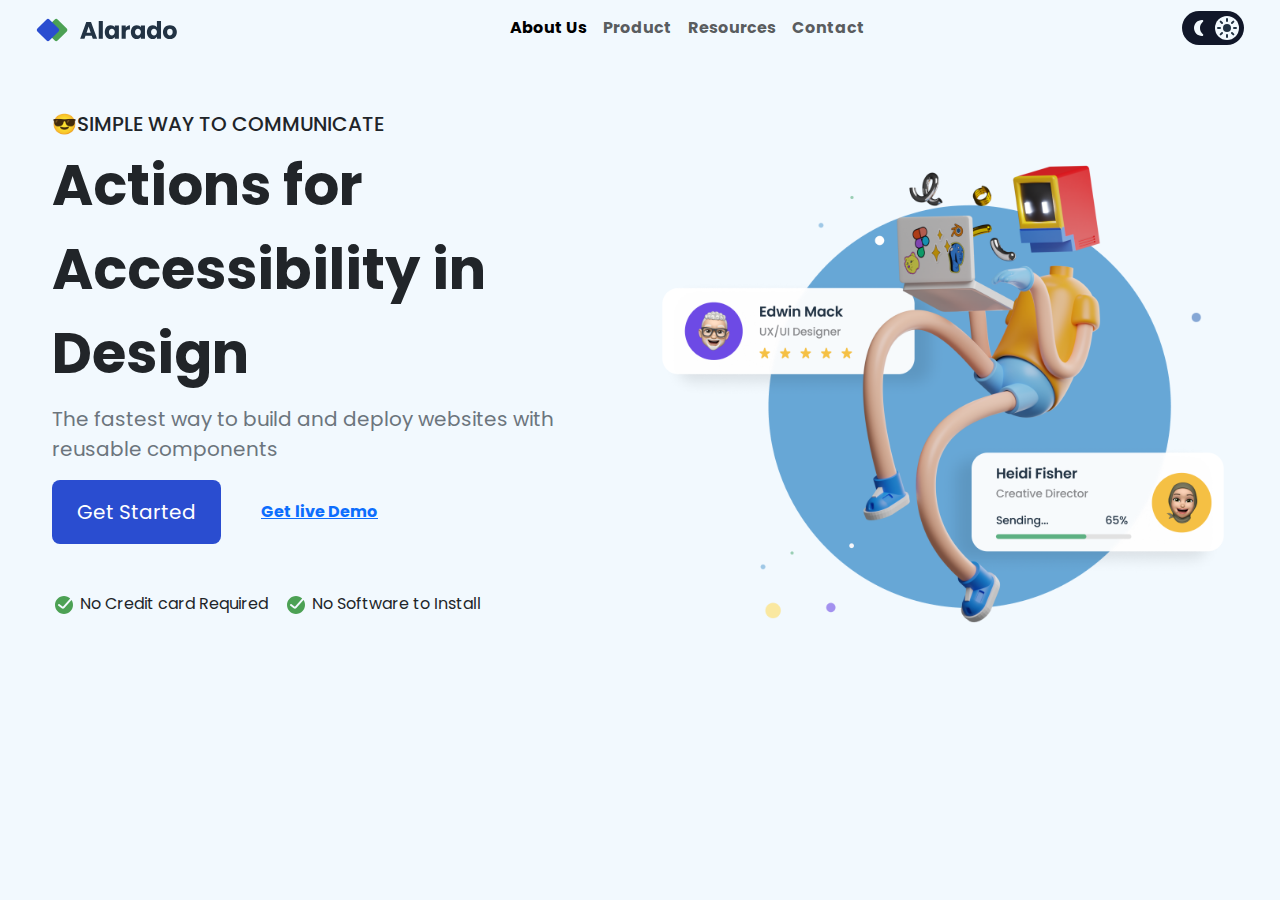
==== Responsive Web Developer/simple-homepage-alarado/index.html @ 625392a9 "Add and complete simple homepage challenge" ====
<!DOCTYPE html>
<html lang="en">

<head>
  <meta charset="UTF-8">
  <meta name="viewport" content="width=device-width, initial-scale=1.0">
  <title>Alarado</title>
  <link href="https://cdn.jsdelivr.net/npm/bootstrap@5.3.3/dist/css/bootstrap.min.css" rel="stylesheet"
    integrity="sha384-QWTKZyjpPEjISv5WaRU9OFeRpok6YctnYmDr5pNlyT2bRjXh0JMhjY6hW+ALEwIH" crossorigin="anonymous">
  <link rel="preconnect" href="https://fonts.googleapis.com">
  <link rel="preconnect" href="https://fonts.gstatic.com" crossorigin>
  <link
    href="https://fonts.googleapis.com/css2?family=Poppins:ital,wght@0,100;0,200;0,300;0,400;0,500;0,600;0,700;0,800;0,900;1,100;1,200;1,300;1,400;1,500;1,600;1,700;1,800;1,900&display=swap"
    rel="stylesheet">
  <link rel="stylesheet" href="./style.css">

</head>

<body>

  <div class="offcanvas w-50 offcanvas-end" tabindex="-1" id="sidebar" aria-labelledby="offcanvasExampleLabel">
    <div class="offcanvas-header">
      <button type="button" class="btn-close" data-bs-dismiss="offcanvas" aria-label="Close"></button>

    </div>
    <div class="offcanvas-body">
      <ul class="sidebar-list">
        <li><a href="#">About Us</a></li>
        <li><a href="#">Produce</a></li>
        <li><a href="#">Resources</a></li>
        <li><a href="#">Contact</a></li>
        <li>
          <div class="toggler-mobile">
            <img class="moonn  " src="./assets/img/Moon_fill_light.svg" alt="">
            <img class="moon d-none " src="./assets/img/Moon_fill.svg" alt="">
            <img class="sun   " src="./assets/img/Sun_fill.svg" alt="">
            <img class="sunn d-none " src="./assets/img/Sun_fill_light.svg" alt="">
          </div>
        </li>
      </ul>
    </div>
  </div>

  <nav class="navbar mx-4 navbar-expand-lg justify-content-between">
    <div class="container-fluid">
      <a class="navbar-brand" href="#">
        <img src="./assets/img/alarado-icon-homepage.svg" alt="">
      </a>
      <button class="btn shadow bg-light d-lg-none" type="button" data-bs-toggle="offcanvas" data-bs-target="#sidebar"
        aria-controls="offcanvasExample">
        <span class="navbar-toggler-icon"></span>
      </button>

      <div class=" collapse fw-bold navbar-collapse " id="navbarSupportedContent">
        <ul class="navbar-nav ms-auto me-auto  mb-2 mb-lg-0">
          <li class="nav-item">
            <a class="nav-link active" aria-current="page" href="#">About Us</a>
          </li>
          <li class="nav-item">
            <a class="nav-link" href="#">Product</a>
          </li>
          <li class="nav-item">
            <a class="nav-link " href="#">Resources</a>
          </li>
          <li class="nav-item">
            <a href="#" class="nav-link">Contact</a>
          </li>
          <li class="nav-item d-lg-none">
            <div class="toggle-switch">
              <label class="switch-label">
                <input type="checkbox" class="checkbox">
                <span class="slider"></span>
              </label>
            </div>
          </li>
        </ul>
      </div>


      <div class="toggler-desktop d-none d-lg-block">
        <img class="moonn  " src="./assets/img/Moon_fill_light.svg" alt="">
        <img class="moon d-none " src="./assets/img/Moon_fill.svg" alt="">
        <img class="sun   " src="./assets/img/Sun_fill.svg" alt="">
        <img class="sunn d-none " src="./assets/img/Sun_fill_light.svg" alt="">
      </div>

    </div>
  </nav>



  <header>
    <div class="row p-4 mx-3 ">
      <div class="col-lg-6 order-lg-1 mt-5">
        <img class="img-fluid" src="./assets/img/hero-image-simple-homepage.png" alt="">
      </div>
      <div class="col-lg-6 d-flex flex-column justify-content-center">

        <h5 class="text-uppercase">
          😎Simple way to communicate
        </h5>
        <h1 class=" fw-bold lh-base">
          Actions for Accessibility in Design
        </h1>
        <p class="text-secondary fs-5 ">
          The fastest way to build and deploy websites with reusable components
        </p>

        <div class="btns d-flex align-items-center gap-4 flex-column flex-md-row">
          <button class="btn btn-lg px-4 py-3">
            Get Started
          </button>
          <a href="#" class="mx-3 fw-bold ">Get live Demo</a>
        </div>

        <div class="d-flex mt-5 flex-column flex-md-row gap-3">
          <div class="credit">
            <img src="./assets/img/Done_ring_round_fill.svg" alt=""> No Credit card Required
          </div>
          <div class="software">
            <img src="./assets/img/Done_ring_round_fill.svg" alt=""> No Software to Install
          </div>
        </div>
      </div>

    </div>
  </header>


  <script src="https://cdn.jsdelivr.net/npm/bootstrap@5.3.3/dist/js/bootstrap.bundle.min.js"
    integrity="sha384-YvpcrYf0tY3lHB60NNkmXc5s9fDVZLESaAA55NDzOxhy9GkcIdslK1eN7N6jIeHz"
    crossorigin="anonymous"></script>
  <script src="./script.js"></script>
</body>

</html>
---- Responsive Web Developer/simple-homepage-alarado/style.css ----
body {
    font-family: Poppins, sans-serif;
    background-color: #F2F9FE;
  }

  h1 {
    font-size: 3.5rem;
  }

  .btn {
    background-color: #2A4DD0;
    color: white;
  }

  .sidebar-list {
    list-style: none;
    display: flex;
    flex-direction: column;
    align-items: center;
  }

  .sidebar-list li a {
    text-decoration: none;
    color: black;
    font-size: 40px;
    font-weight: 500;

  }

  .toggler-desktop,
  .toggler-mobile {
    background-color: #111729;
    border-radius: 20px;
    padding: 5px;
    cursor: pointer;
    user-select: none;
  }


  .sun,
  .moon {
    background-color: #F2F9FE;
    border-radius: 50%;
    user-select: none;
  }
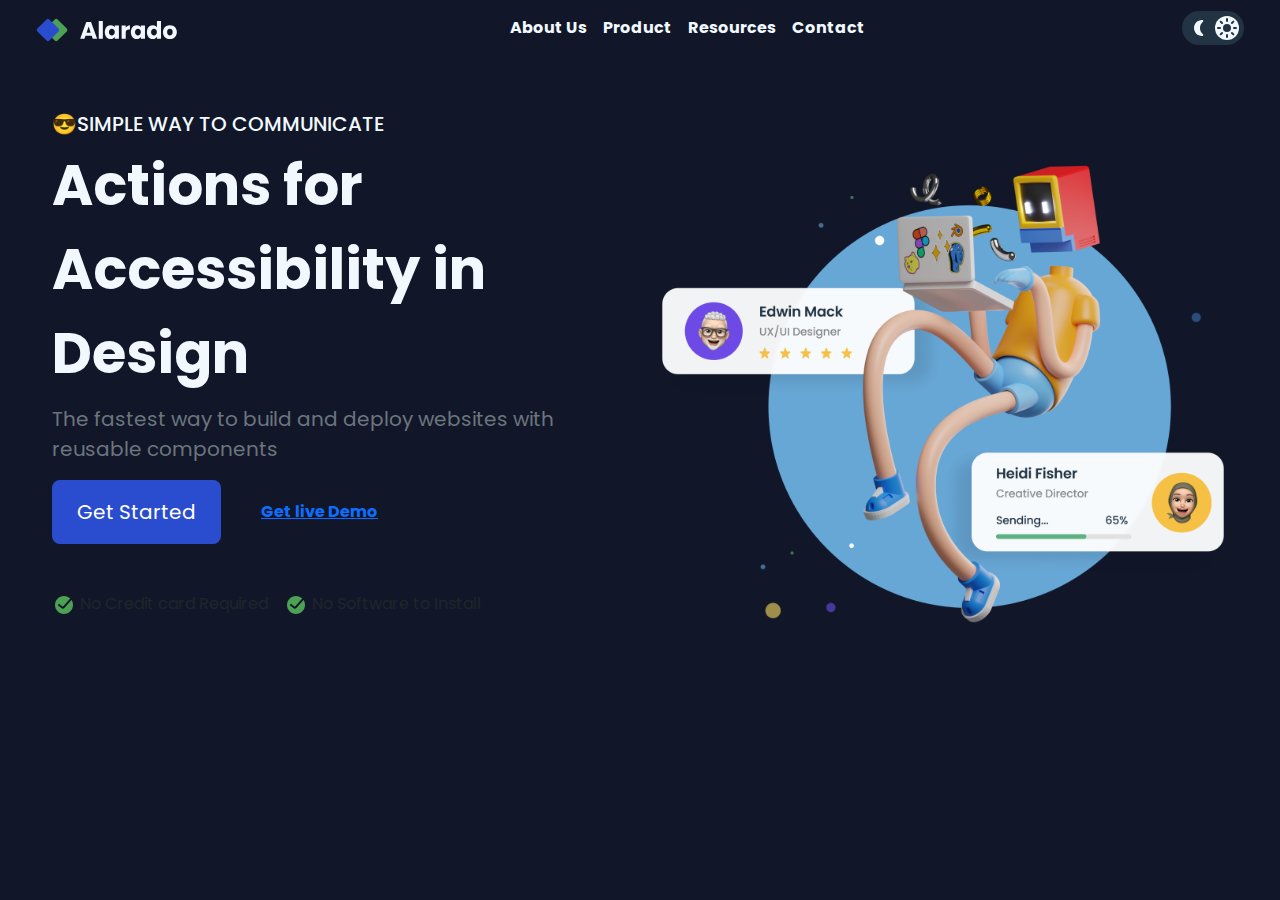
==== commit 4d5cdd3a: "Add the darkmode toggler to the Simple homepage challenge" ====
--- a/Responsive Web Developer/simple-homepage-alarado/index.html
+++ b/Responsive Web Developer/simple-homepage-alarado/index.html
@@ -16,7 +16,7 @@
 
 </head>
 
-<body>
+<body class="dark-mode">
 
   <div class="offcanvas w-50 offcanvas-end" tabindex="-1" id="sidebar" aria-labelledby="offcanvasExampleLabel">
     <div class="offcanvas-header">
@@ -43,8 +43,11 @@
 
   <nav class="navbar mx-4 navbar-expand-lg justify-content-between">
     <div class="container-fluid">
+      <a class="navbar-brand d-none" href="#">
+        <img src="./assets/img/alarado-icon-homepage.svg" alt="">
+      </a>
       <a class="navbar-brand" href="#">
-        <img src="./assets/img/alarado-icon-homepage.svg" alt="">
+        <img src="./assets/img/alarado-icon-homepage-dark.svg" alt="">
       </a>
       <button class="btn shadow bg-light d-lg-none" type="button" data-bs-toggle="offcanvas" data-bs-target="#sidebar"
         aria-controls="offcanvasExample">
@@ -54,7 +57,7 @@
       <div class=" collapse fw-bold navbar-collapse " id="navbarSupportedContent">
         <ul class="navbar-nav ms-auto me-auto  mb-2 mb-lg-0">
           <li class="nav-item">
-            <a class="nav-link active" aria-current="page" href="#">About Us</a>
+            <a class="nav-link" aria-current="page" href="#">About Us</a>
           </li>
           <li class="nav-item">
             <a class="nav-link" href="#">Product</a>
--- a/Responsive Web Developer/simple-homepage-alarado/style.css
+++ b/Responsive Web Developer/simple-homepage-alarado/style.css
@@ -1,10 +1,31 @@
+
+
+:root{
+   --clr-dark: #111729; 
+   --clr-light: #F2F9FE; 
+}
+
+
+
 body {
     font-family: Poppins, sans-serif;
-    background-color: #F2F9FE;
+    background-color: var(--clr-light);
+    transition: .5s;
+  }
+
+
+  .dark-mode{
+    --clr-dark: #F2F9FE; 
+    --clr-light: #111729; 
   }
 
   h1 {
     font-size: 3.5rem;
+    color: var(--clr-dark);
+  }
+
+  h5{
+    color: var(--clr-dark);
   }
 
   .btn {
@@ -21,15 +42,18 @@
 
   .sidebar-list li a {
     text-decoration: none;
-    color: black;
+    color: var(--clr-dark); 
     font-size: 40px;
     font-weight: 500;
+  }
 
+  .nav-link{
+    color: var(--clr-dark);
   }
 
   .toggler-desktop,
   .toggler-mobile {
-    background-color: #111729;
+    background-color: #223344;;
     border-radius: 20px;
     padding: 5px;
     cursor: pointer;
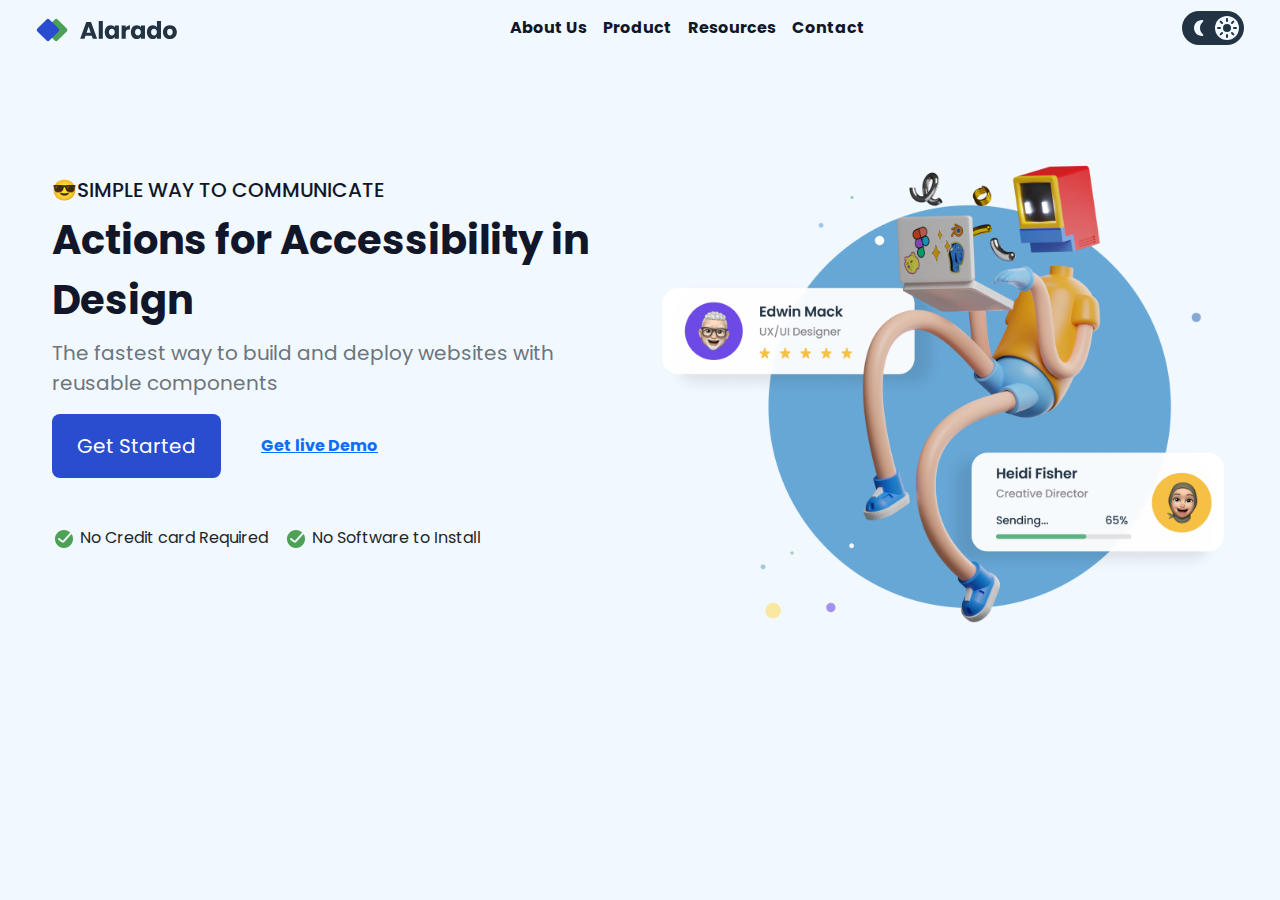
==== commit d1dbe384: "Complete Simple home page alarda challenge" ====
--- a/Responsive Web Developer/simple-homepage-alarado/index.html
+++ b/Responsive Web Developer/simple-homepage-alarado/index.html
@@ -16,7 +16,7 @@
 
 </head>
 
-<body class="dark-mode">
+<body>
 
   <div class="offcanvas w-50 offcanvas-end" tabindex="-1" id="sidebar" aria-labelledby="offcanvasExampleLabel">
     <div class="offcanvas-header">
@@ -24,7 +24,7 @@
 
     </div>
     <div class="offcanvas-body">
-      <ul class="sidebar-list">
+      <ul class="sidebar-list text-center">
         <li><a href="#">About Us</a></li>
         <li><a href="#">Produce</a></li>
         <li><a href="#">Resources</a></li>
@@ -43,10 +43,10 @@
 
   <nav class="navbar mx-4 navbar-expand-lg justify-content-between">
     <div class="container-fluid">
-      <a class="navbar-brand d-none" href="#">
+      <a class="navbar-brand" href="#">
         <img src="./assets/img/alarado-icon-homepage.svg" alt="">
       </a>
-      <a class="navbar-brand" href="#">
+      <a class="navbar-brand  d-none" href="#">
         <img src="./assets/img/alarado-icon-homepage-dark.svg" alt="">
       </a>
       <button class="btn shadow bg-light d-lg-none" type="button" data-bs-toggle="offcanvas" data-bs-target="#sidebar"
@@ -99,10 +99,10 @@
       </div>
       <div class="col-lg-6 d-flex flex-column justify-content-center">
 
-        <h5 class="text-uppercase">
+        <h5 class="text-uppercase fs-5">
           😎Simple way to communicate
         </h5>
-        <h1 class=" fw-bold lh-base">
+        <h1 class=" fw-bold lh-base fs-0">
           Actions for Accessibility in Design
         </h1>
         <p class="text-secondary fs-5 ">
--- a/Responsive Web Developer/simple-homepage-alarado/style.css
+++ b/Responsive Web Developer/simple-homepage-alarado/style.css
@@ -20,7 +20,7 @@
   }
 
   h1 {
-    font-size: 3.5rem;
+  
     color: var(--clr-dark);
   }
 
@@ -40,10 +40,16 @@
     align-items: center;
   }
 
+
+  .offcanvas{
+    background-color: var(--clr-light);
+  }
+
   .sidebar-list li a {
     text-decoration: none;
     color: var(--clr-dark); 
-    font-size: 40px;
+    font-size: 20px;
+    gap: 10px;
     font-weight: 500;
   }
 
